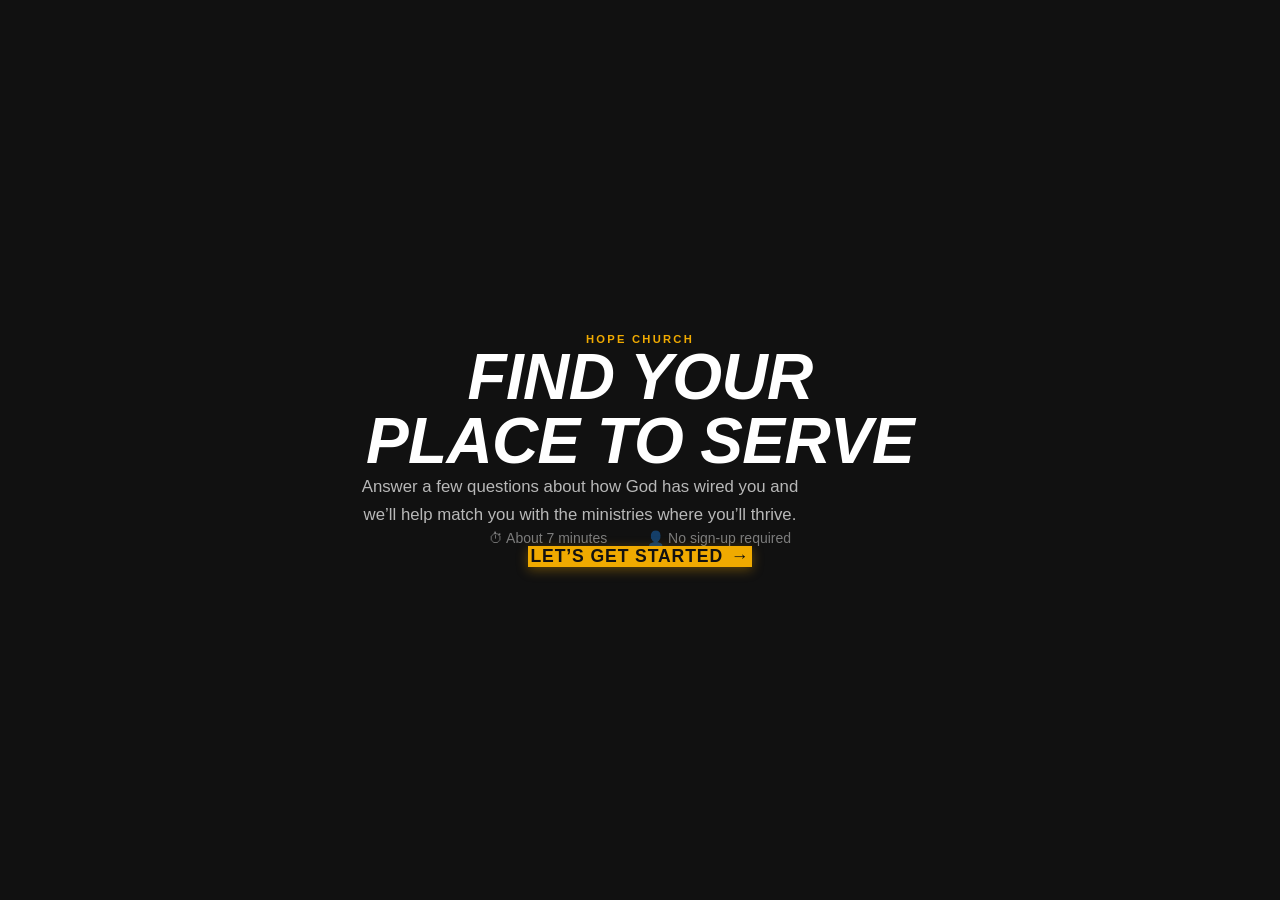
==== index.html @ 27d15e85 "Add standalone quiz as GitHub Pages index" ====
<!DOCTYPE html>
<html lang="en">
<head>
<meta charset="UTF-8">
<meta name="viewport" content="width=device-width, initial-scale=1.0, maximum-scale=1.0">
<title>Ministry Placement Quiz — Hope Church</title>
<style>
body { margin: 0; padding: 0; }

:root {
  --mpq-gold:        #F0AA00;
  --mpq-gold-light:  #FFD04D;
  --mpq-gold-dark:   #C88800;
  --mpq-gold-bg:     rgba(240,170,0,0.08);
  --mpq-black:       #111111;
  --mpq-white:       #FFFFFF;
  --mpq-gray-50:     #F9F9F9;
  --mpq-gray-100:    #F2F2F2;
  --mpq-gray-200:    #E4E4E4;
  --mpq-gray-400:    #9A9A9A;
  --mpq-gray-600:    #555555;
  --mpq-radius-sm:   3px;
  --mpq-radius:      6px;
  --mpq-radius-lg:   8px;
  --mpq-shadow:      0 2px 16px rgba(0,0,0,0.08);
  --mpq-shadow-lg:   0 8px 40px rgba(0,0,0,0.14);
  --mpq-ease:        cubic-bezier(0.16,1,0.3,1);
  --mpq-dur:         360ms;
}

#mpq-app *, #mpq-app *::before, #mpq-app *::after { box-sizing: border-box; margin: 0; padding: 0; }

#mpq-app {
  position: relative; width: 100%; min-height: 100vh;
  background: var(--mpq-white);
  font-family: -apple-system, BlinkMacSystemFont, 'Inter', 'Segoe UI', sans-serif;
  color: var(--mpq-black); overflow-x: hidden;
}

.mpq-screen { display: none; min-height: 100vh; }
.mpq-screen--active { display: flex; flex-direction: column; align-items: center; justify-content: center; }

/* Welcome */
#mpq-welcome { background: var(--mpq-black); color: var(--mpq-white); text-align: center; padding: 3rem 1.5rem; }
.mpq-screen__inner { max-width: 640px; width: 100%; }
.mpq-eyebrow { font-size: 0.7rem; font-weight: 800; letter-spacing: 0.2em; text-transform: uppercase; color: var(--mpq-gold); margin-bottom: 1.5rem; }
.mpq-welcome__title { font-size: clamp(2.2rem, 6.5vw, 4rem); font-weight: 900; line-height: 1.0; letter-spacing: -0.01em; text-transform: uppercase; color: var(--mpq-white); margin-bottom: 1.5rem; font-style: italic; }
.mpq-welcome__subtitle { font-size: 1.05rem; line-height: 1.7; color: rgba(255,255,255,0.7); max-width: 520px; margin: 0 auto 2rem; text-wrap: balance; }
.mpq-welcome__meta { list-style: none; display: flex; gap: 2.5rem; justify-content: center; font-size: 0.875rem; color: rgba(255,255,255,0.45); margin-bottom: 2.5rem; }
.mpq-meta-icon { margin-right: 0.35rem; }

/* Buttons */
.mpq-btn {
  display: inline-flex; align-items: center; gap: 0.5rem;
  border: 2px solid transparent; border-radius: 0;
  font-size: 1rem; font-weight: 800; letter-spacing: 0.05em;
  cursor: pointer; padding: 0.9rem 2rem; text-decoration: none;
  text-transform: uppercase;
  transition: background var(--mpq-dur) var(--mpq-ease), transform 0.15s, box-shadow 0.15s, color 0.15s;
  outline: none; line-height: 1;
}
.mpq-btn:focus-visible { box-shadow: 0 0 0 3px rgba(200,164,58,0.45); }
.mpq-btn--primary { background: var(--mpq-gold); color: var(--mpq-black); box-shadow: 0 3px 12px rgba(240,170,0,0.35); }
.mpq-btn--primary:hover { background: var(--mpq-gold-light); transform: translateY(-1px); box-shadow: 0 6px 20px rgba(240,170,0,0.45); }
.mpq-btn--primary:active { transform: none; }
.mpq-btn--primary:disabled { background: var(--mpq-gray-200); color: var(--mpq-gray-400); box-shadow: none; cursor: not-allowed; transform: none; opacity: 1; }
.mpq-btn--lg { font-size: 1.1rem; padding: 1.1rem 3rem; }
.mpq-btn__arrow { transition: transform 0.2s ease; }
.mpq-btn:not(:disabled):hover .mpq-btn__arrow { transform: translateX(3px); }

.mpq-back-btn {
  background: none; border: 1.5px solid var(--mpq-gray-200); border-radius: 0;
  font-size: 0.875rem; font-weight: 700; letter-spacing: 0.04em; text-transform: uppercase;
  color: var(--mpq-gray-600); cursor: pointer; padding: 0.9rem 1.75rem;
  transition: border-color 0.2s, color 0.2s;
}
.mpq-back-btn:hover { border-color: var(--mpq-gray-400); color: var(--mpq-black); }

/* Progress bar */
.mpq-progress-bar { position: fixed; top: 0; left: 0; right: 0; height: 3px; background: var(--mpq-gray-200); z-index: 100; }
.mpq-progress-bar__fill { height: 100%; background: var(--mpq-gold); width: 0%; transition: width 0.5s var(--mpq-ease); border-radius: 0 2px 2px 0; }

/* Quiz screen */
#mpq-quiz { display: none; flex-direction: column; min-height: 100vh; background: var(--mpq-white); }
.mpq-quiz__header {
  padding: 1.75rem 2rem 1.25rem; display: flex; align-items: center; justify-content: center;
  border-bottom: 1px solid var(--mpq-gray-100); flex-shrink: 0;
}
.mpq-q-counter { font-size: 0.75rem; font-weight: 700; letter-spacing: 0.08em; text-transform: uppercase; color: var(--mpq-gray-400); }
.mpq-quiz__body { flex: 1; display: flex; align-items: center; justify-content: center; padding: 4rem 2rem; overflow: hidden; }
.mpq-quiz__footer {
  padding: 1.75rem 2rem 2rem; display: flex; justify-content: space-between; align-items: center;
  border-top: 1px solid var(--mpq-gray-100); flex-shrink: 0;
}

/* Question */
.mpq-question-wrap { max-width: 680px; width: 100%; }
.mpq-question { animation: mpqIn var(--mpq-dur) var(--mpq-ease) both; }
.mpq-question--exit { animation: mpqOut 260ms var(--mpq-ease) both; }
@keyframes mpqIn  { from { opacity:0; transform:translateY(24px); } to { opacity:1; transform:none; } }
@keyframes mpqOut { from { opacity:1; transform:none; } to { opacity:0; transform:translateY(-20px); } }
.mpq-question__type {
  display: inline-block; font-size: 0.68rem; font-weight: 800; letter-spacing: 0.14em; text-transform: uppercase;
  color: var(--mpq-gold-dark); background: var(--mpq-gold-bg);
  border-radius: 99px; padding: 0.25rem 0.75rem; margin-bottom: 1.5rem;
}
.mpq-question__text { font-size: clamp(1.2rem, 3.5vw, 1.75rem); font-weight: 700; line-height: 1.35; letter-spacing: -0.02em; color: var(--mpq-black); margin-bottom: 2.5rem; }

/* Likert scale */
.mpq-scale__label-row { display: flex; justify-content: space-between; font-size: 0.7rem; color: var(--mpq-gray-400); margin-bottom: 0.75rem; padding: 0 2px; }
.mpq-scale__options { display: flex; gap: 10px; }
.mpq-scale__btn {
  flex: 1; aspect-ratio: 1; display: flex; align-items: center; justify-content: center;
  border: 2px solid var(--mpq-gray-200); border-radius: var(--mpq-radius);
  background: var(--mpq-white); font-size: 1rem; font-weight: 700;
  color: var(--mpq-gray-600); cursor: pointer; min-height: 56px;
  transition: border-color 0.2s, background 0.2s, color 0.2s, transform 0.15s;
}
.mpq-scale__btn:hover { border-color: var(--mpq-gold); color: var(--mpq-gold-dark); transform: translateY(-2px); }
.mpq-scale__btn.selected { border-color: var(--mpq-gold); background: var(--mpq-gold); color: var(--mpq-black); font-weight: 900; }

/* Multi-select */
.mpq-multi__hint {
  display: inline-block; font-size: 0.68rem; font-weight: 800; letter-spacing: 0.14em; text-transform: uppercase;
  color: var(--mpq-gold-dark); background: var(--mpq-gold-bg);
  border-radius: 99px; padding: 0.25rem 0.75rem; margin-bottom: 1rem;
}
.mpq-multi__next { display: flex; margin-top: 1.75rem; width: 100%; justify-content: flex-end; }
.mpq-multi__next .mpq-btn { min-width: 160px; }

/* Choice buttons */
.mpq-choices { display: flex; flex-direction: column; gap: 10px; }
.mpq-choice__btn {
  width: 100%; text-align: left; padding: 1rem 1.25rem;
  border: 2px solid var(--mpq-gray-200); border-radius: var(--mpq-radius);
  background: var(--mpq-white); font-size: 0.975rem; font-weight: 500;
  color: var(--mpq-black); cursor: pointer; display: flex; align-items: center; gap: 1rem;
  transition: border-color 0.2s, background 0.2s, transform 0.15s;
}
.mpq-choice__btn:hover { border-color: var(--mpq-gold); transform: translateX(4px); }
.mpq-choice__btn.selected { border-color: var(--mpq-gold); background: var(--mpq-gold-bg); font-weight: 600; }
.mpq-choice__key {
  width: 28px; height: 28px; flex-shrink: 0;
  border: 1.5px solid var(--mpq-gray-200); border-radius: var(--mpq-radius-sm);
  display: flex; align-items: center; justify-content: center;
  font-size: 0.72rem; font-weight: 800; color: var(--mpq-gray-400);
  transition: border-color 0.2s, background 0.2s, color 0.2s;
}
.mpq-choice__btn.selected .mpq-choice__key,
.mpq-choice__btn:hover .mpq-choice__key { border-color: var(--mpq-gold); background: var(--mpq-gold); color: var(--mpq-black); }

/* Loading */
.mpq-loading {
  position: fixed; inset: 0; z-index: 200; background: rgba(255,255,255,0.92);
  backdrop-filter: blur(4px); display: flex; flex-direction: column;
  align-items: center; justify-content: center; gap: 1.25rem; font-size: 1rem; color: var(--mpq-gray-600);
}
.mpq-loading--hidden { display: none; }
.mpq-loading__spinner { width: 44px; height: 44px; border: 3px solid var(--mpq-gray-200); border-top-color: var(--mpq-gold); border-radius: 50%; animation: mpqSpin 0.7s linear infinite; }
@keyframes mpqSpin { to { transform: rotate(360deg); } }

/* Results screen */
#mpq-results { background: var(--mpq-gray-50); align-items: flex-start; }
.mpq-results__inner { max-width: 760px; width: 100%; margin: 0 auto; padding: 4rem 2rem 5rem; }
.mpq-results__eyebrow { font-size: 0.7rem; font-weight: 800; letter-spacing: 0.18em; text-transform: uppercase; color: var(--mpq-gold-dark); margin-bottom: 0.75rem; }
.mpq-results__title { font-size: clamp(1.75rem, 5vw, 2.75rem); font-weight: 900; letter-spacing: -0.03em; line-height: 1.1; margin-bottom: 0.75rem; color: var(--mpq-black); }
.mpq-results__subtitle { font-size: 0.95rem; color: var(--mpq-gray-600); line-height: 1.65; margin-bottom: 2.5rem; }
.mpq-section-title {
  font-size: 0.68rem; font-weight: 800; letter-spacing: 0.14em; text-transform: uppercase;
  color: var(--mpq-gray-400); margin-top: 3rem; margin-bottom: 1.5rem;
  padding-bottom: 0.5rem; border-bottom: 1px solid var(--mpq-gray-200);
}

/* Gift cards */
.mpq-gifts-grid { display: grid; grid-template-columns: repeat(auto-fit, minmax(200px, 1fr)); gap: 1rem; margin-bottom: 0.5rem; }
.mpq-gift-card { background: var(--mpq-white); border-radius: var(--mpq-radius); padding: 1.5rem; box-shadow: var(--mpq-shadow); border-top: 4px solid; }
.mpq-gift-card--rank-1 { border-top-color: var(--mpq-gold); }
.mpq-gift-card--rank-2 { border-top-color: #AAAAAA; }
.mpq-gift-card--rank-3 { border-top-color: #C07C36; }
.mpq-gift-card__rank { font-size: 0.65rem; font-weight: 800; letter-spacing: 0.1em; text-transform: uppercase; color: var(--mpq-gray-400); margin-bottom: 0.5rem; }
.mpq-gift-card__name { font-size: 1.2rem; font-weight: 800; color: var(--mpq-black); margin-bottom: 0.5rem; }
.mpq-gift-card__pct  { font-size: 2rem; font-weight: 900; color: var(--mpq-gold); line-height: 1; margin-bottom: 0.6rem; }
.mpq-gift-card__desc { font-size: 0.83rem; line-height: 1.55; color: var(--mpq-gray-600); }

/* Ministry cards */
.mpq-ministries-list { display: flex; flex-direction: column; gap: 1.25rem; margin-bottom: 1.5rem; }
.mpq-ministry-card {
  background: var(--mpq-white); border-radius: var(--mpq-radius); box-shadow: var(--mpq-shadow);
  overflow: hidden; display: flex; flex-direction: column; border-left: 4px solid transparent;
  cursor: pointer; transition: box-shadow 0.2s, transform 0.2s;
}
.mpq-ministry-card:hover { box-shadow: var(--mpq-shadow-lg); transform: translateY(-2px); }
.mpq-ministry-card--rank-1 { border-left-color: var(--mpq-gold); }
.mpq-ministry-card--rank-2 { border-left-color: #AAAAAA; }
.mpq-ministry-card--rank-3 { border-left-color: #C07C36; }

/* Image area — only shown when a real URL is provided */
.mpq-ministry-card__image {
  width: 100%; height: 160px; background: var(--mpq-black);
  background-size: cover; background-position: center;
  position: relative; display: flex; align-items: flex-end; padding: 1rem;
}
.mpq-ministry-card__logo { position: absolute; top: 1rem; right: 1rem; height: 40px; width: auto; object-fit: contain; background: white; border-radius: 4px; padding: 3px 6px; }

/* Badge — inline in image when image exists, in card body when no image */
.mpq-ministry-card__badge {
  display: inline-block; font-size: 0.65rem; font-weight: 800;
  letter-spacing: 0.1em; text-transform: uppercase;
  color: var(--mpq-black); background: var(--mpq-gold);
  border-radius: 99px; padding: 0.2rem 0.65rem;
}
.mpq-ministry-card__body .mpq-ministry-card__badge { margin-bottom: 0.75rem; }

.mpq-ministry-card__body { padding: 1.25rem 1.5rem 1rem; flex: 1; }
.mpq-ministry-card__name { font-size: 1.15rem; font-weight: 800; color: var(--mpq-black); margin-bottom: 0.5rem; }
.mpq-ministry-card__desc { font-size: 0.875rem; line-height: 1.6; color: var(--mpq-gray-600); margin-bottom: 0.75rem; }
.mpq-ministry-card__commitment { font-size: 0.78rem; font-weight: 600; color: var(--mpq-gray-400); display: flex; align-items: center; gap: 0.4rem; }
.mpq-ministry-card__commitment::before { content: '🕐'; }

/* Ministry interest checkbox */
.mpq-ministry-card__check { padding: 0.875rem 1.5rem 1rem; display: flex; align-items: center; gap: 0.75rem; border-top: 1px solid var(--mpq-gray-100); user-select: none; }
.mpq-ministry-check { display: none; }
.mpq-ministry-check__box { width: 22px; height: 22px; flex-shrink: 0; border: 2px solid var(--mpq-gray-200); border-radius: 5px; background: var(--mpq-white); display: flex; align-items: center; justify-content: center; transition: border-color 0.2s, background 0.2s; position: relative; }
.mpq-ministry-check__box::after { content: ''; width: 5px; height: 9px; border: 2px solid var(--mpq-black); border-top: 0; border-left: 0; transform: rotate(45deg) scale(0) translateY(-1px); transition: transform 0.15s ease; position: absolute; }
.mpq-ministry-check:checked ~ .mpq-ministry-check__box { border-color: var(--mpq-gold); background: var(--mpq-gold); }
.mpq-ministry-check:checked ~ .mpq-ministry-check__box::after { transform: rotate(45deg) scale(1) translateY(-1px); }
.mpq-ministry-check__label { font-size: 0.9rem; font-weight: 600; color: var(--mpq-gray-600); transition: color 0.2s; }
.mpq-ministry-card:has(.mpq-ministry-check:checked) .mpq-ministry-check__label { color: var(--mpq-gold-dark); }

/* All gifts bar chart */
.mpq-all-gifts { background: var(--mpq-white); border-radius: var(--mpq-radius); padding: 1.75rem; box-shadow: var(--mpq-shadow); margin-bottom: 2.5rem; }
.mpq-gift-bar-row { display: grid; grid-template-columns: 140px 1fr 40px; align-items: center; gap: 0.75rem; margin-bottom: 0.6rem; }
.mpq-gift-bar-row:last-child { margin-bottom: 0; }
.mpq-gift-bar__label { font-size: 0.78rem; font-weight: 600; color: var(--mpq-black); white-space: nowrap; overflow: hidden; text-overflow: ellipsis; }
.mpq-gift-bar__track { height: 8px; background: var(--mpq-gray-100); border-radius: 99px; overflow: hidden; }
.mpq-gift-bar__fill  { height: 100%; background: var(--mpq-gold); border-radius: 99px; width: 0%; transition: width 1s var(--mpq-ease); }
.mpq-gift-bar__pct   { font-size: 0.73rem; font-weight: 700; color: var(--mpq-gray-400); text-align: right; }

/* Connect form */
.mpq-connect-form { background: var(--mpq-black); border-radius: var(--mpq-radius-lg); padding: 2.5rem; color: var(--mpq-white); margin-top: 3rem; }
.mpq-connect-form__title { font-size: 1.4rem; font-weight: 900; letter-spacing: -0.02em; margin-bottom: 0.5rem; }
.mpq-connect-form__desc  { font-size: 0.925rem; color: rgba(255,255,255,0.65); margin-bottom: 1.75rem; }
.mpq-connect-error { background: rgba(255,60,60,0.12); border: 1px solid rgba(255,60,60,0.3); border-radius: var(--mpq-radius-sm); padding: 0.75rem 1rem; margin-bottom: 1.25rem; font-size: 0.875rem; color: #ff6b6b; }
.mpq-connect-error p { margin: 0 0 4px; }
.mpq-connect-error p:last-child { margin: 0; }
.mpq-form-row { display: grid; grid-template-columns: 1fr 1fr; gap: 1rem; margin-bottom: 1.5rem; }
.mpq-form-field { display: flex; flex-direction: column; gap: 0.4rem; }
.mpq-form-field label { font-size: 0.8rem; font-weight: 700; letter-spacing: 0.05em; color: rgba(255,255,255,0.6); text-transform: uppercase; }
.mpq-form-field input { background: rgba(255,255,255,0.08); border: 1.5px solid rgba(255,255,255,0.15); border-radius: var(--mpq-radius-sm); padding: 0.75rem 1rem; font-size: 1rem; color: var(--mpq-white); outline: none; transition: border-color 0.2s; }
.mpq-form-field input::placeholder { color: rgba(255,255,255,0.3); }
.mpq-form-field input:focus { border-color: var(--mpq-gold); }

/* Confirmation screen */
#mpq-confirmation { background: var(--mpq-black); color: var(--mpq-white); }
.mpq-confirmation__inner { max-width: 520px; text-align: center; padding: 2rem 1.5rem; }
.mpq-confirmation__icon { width: 72px; height: 72px; background: var(--mpq-gold); border-radius: 50%; display: flex; align-items: center; justify-content: center; font-size: 2rem; font-weight: 900; color: var(--mpq-black); margin: 0 auto 1.5rem; }
.mpq-confirmation__title { font-size: clamp(1.5rem, 4vw, 2.25rem); font-weight: 900; letter-spacing: -0.03em; margin-bottom: 1rem; }
.mpq-confirmation__body  { font-size: 1rem; line-height: 1.7; color: rgba(255,255,255,0.7); margin-bottom: 2rem; }

@media (max-width: 600px) {
  .mpq-quiz__header { padding: 1.25rem 1.25rem 1rem; }
  .mpq-quiz__body   { padding: 2.5rem 1.25rem; }
  .mpq-quiz__footer { padding: 1.25rem 1.25rem 1.75rem; }
  .mpq-scale__options { gap: 6px; }
  .mpq-scale__btn { min-height: 48px; font-size: 0.9rem; border-radius: 8px; }
  .mpq-gifts-grid { grid-template-columns: 1fr; }
  .mpq-gift-bar-row { grid-template-columns: 100px 1fr 34px; gap: 0.5rem; }
  .mpq-form-row { grid-template-columns: 1fr; }
  .mpq-results__inner { padding: 2.5rem 1.25rem 4rem; }
}
</style>
</head>
<body>

<div id="mpq-app" class="mpq-app" role="main" aria-label="Ministry Placement Quiz">

  <!-- Welcome -->
  <div id="mpq-welcome" class="mpq-screen mpq-screen--active">
    <div class="mpq-screen__inner">
      <p class="mpq-eyebrow">Hope Church</p>
      <h1 class="mpq-welcome__title">Find Your<br>Place to Serve</h1>
      <p class="mpq-welcome__subtitle">Answer a few questions about how God has wired you and we&rsquo;ll help match you with the ministries where you&rsquo;ll thrive.</p>
      <ul class="mpq-welcome__meta">
        <li><span class="mpq-meta-icon">&#9201;</span> About 7 minutes</li>
        <li><span class="mpq-meta-icon">&#128100;</span> No sign-up required</li>
      </ul>
      <button id="mpq-start-btn" class="mpq-btn mpq-btn--primary mpq-btn--lg">
        Let&rsquo;s Get Started <span class="mpq-btn__arrow">&#8594;</span>
      </button>
    </div>
  </div>

  <!-- Quiz -->
  <div id="mpq-quiz" class="mpq-screen" aria-live="polite">
    <div class="mpq-progress-bar" role="progressbar" aria-valuemin="0" aria-valuemax="100" aria-valuenow="0">
      <div id="mpq-progress-fill" class="mpq-progress-bar__fill"></div>
    </div>
    <div class="mpq-quiz__header">
      <div id="mpq-q-counter" class="mpq-q-counter"></div>
    </div>
    <div class="mpq-quiz__body">
      <div id="mpq-question-wrap" class="mpq-question-wrap"></div>
    </div>
    <div class="mpq-quiz__footer">
      <button id="mpq-back-btn" class="mpq-back-btn" aria-label="Previous question">&#8592; Back</button>
      <button id="mpq-next-btn" class="mpq-btn mpq-btn--primary" disabled>
        Next <span class="mpq-btn__arrow">&#8594;</span>
      </button>
    </div>
  </div>

  <!-- Results -->
  <div id="mpq-results" class="mpq-screen">
    <div class="mpq-results__inner">
      <div id="mpq-results-content"></div>
    </div>
  </div>

  <!-- Confirmation -->
  <div id="mpq-confirmation" class="mpq-screen">
    <div class="mpq-screen__inner mpq-confirmation__inner">
      <div class="mpq-confirmation__icon">&#10003;</div>
      <p class="mpq-eyebrow">You&rsquo;re all set!</p>
      <h2 class="mpq-confirmation__title">Thanks for taking the next step.</h2>
      <p class="mpq-confirmation__body">We&rsquo;ve received your ministry interests and our team will be in touch soon. We can&rsquo;t wait to serve alongside you!</p>
      <div id="mpq-confirmation__cta"></div>
    </div>
  </div>

  <!-- Loading -->
  <div id="mpq-loading" class="mpq-loading mpq-loading--hidden" aria-hidden="true">
    <div class="mpq-loading__spinner"></div>
    <p>Discovering your gifts&hellip;</p>
  </div>

</div>

<script>
/* Question data + client-side scoring engine */

var mpqData = {
  ajaxUrl:    '__preview__',
  nonce:      null,
  siteName:   'Hope Church',
  connectUrl: 'https://hopechurch.net',
  questions: (function () {
    var sg = [
      {id:'T1',  category:'teaching',       type:'scale', text:'I enjoy explaining Bible passages in ways that help others understand.'},
      {id:'T3',  category:'teaching',       type:'scale', text:'I love preparing lessons or studies that help others grow in their faith.'},
      {id:'EN1', category:'encouragement',  type:'scale', text:"I naturally find ways to lift others up when they're struggling."},
      {id:'EN3', category:'encouragement',  type:'scale', text:'I enjoy helping others recognize their potential and cheering them on.'},
      {id:'GV1', category:'giving',         type:'scale', text:"I feel deep satisfaction when I give generously to God's work."},
      {id:'GV3', category:'giving',         type:'scale', text:'I give sacrificially and trust God to meet my own needs.'},
      {id:'LD1', category:'leadership',     type:'scale', text:'People naturally look to me to lead when direction is needed.'},
      {id:'LD2', category:'leadership',     type:'scale', text:'I am able to cast vision and motivate others to work toward a goal.'},
      {id:'MC1', category:'mercy',          type:'scale', text:'I am deeply moved by the pain and struggles of others.'},
      {id:'MC2', category:'mercy',          type:'scale', text:'I am drawn to minister to people who are hurting or forgotten.'},
      {id:'SV1', category:'service',        type:'scale', text:"I feel most fulfilled when I'm helping others complete their work."},
      {id:'SV3', category:'service',        type:'scale', text:'I notice practical needs and want to meet them without being asked.'},
      {id:'AD1', category:'administration', type:'scale', text:'I enjoy creating systems and processes that help things run smoothly.'},
      {id:'AD2', category:'administration', type:'scale', text:'I thrive when organizing people, tasks, and resources toward a common goal.'},
      {id:'EV1', category:'evangelism',     type:'scale', text:"I feel a strong urgency to share the Gospel with those who don't know Jesus."},
      {id:'EV2', category:'evangelism',     type:'scale', text:'I find it natural and comfortable to tell others about my faith.'},
      {id:'PS1', category:'pastor',         type:'scale', text:'I feel responsible for the spiritual growth and wellbeing of those around me.'},
      {id:'PS2', category:'pastor',         type:'scale', text:'I naturally invest in long-term relationships with people I disciple.'},
      {id:'WS1', category:'wisdom',         type:'scale', text:'People frequently seek my counsel for important decisions.'},
      {id:'WS2', category:'wisdom',         type:'scale', text:'I have a sense of how biblical truth applies to complex, real-life situations.'},
      {id:'KN1', category:'knowledge',      type:'scale', text:'I love digging deep into Scripture and researching biblical truth.'},
      {id:'KN2', category:'knowledge',      type:'scale', text:'I often discover insights in the Bible that others may have overlooked.'},
      {id:'FT1', category:'faith',          type:'scale', text:'I often sense God calling me to take steps others consider risky or unreasonable.'},
      {id:'FT3', category:'faith',          type:'scale', text:'I have a strong confidence that God will act, even when outcomes seem impossible.'},
      {id:'DS1', category:'discernment',    type:'scale', text:"I can often sense when someone's motives don't match what they're saying."},
      {id:'DS2', category:'discernment',    type:'scale', text:"I quickly recognize when teaching or doctrine doesn't align with Scripture."},
      {id:'HP1', category:'hospitality',    type:'scale', text:'I love making others feel welcomed and completely at home in my presence.'},
      {id:'HP3', category:'hospitality',    type:'scale', text:'I notice when people feel like outsiders and go out of my way to include them.'},
      {id:'PI1', category:'intercession',   type:'scale', text:'I feel a deep burden to pray for specific people or needs for extended periods.'},
      {id:'PI3', category:'intercession',   type:'scale', text:'Prayer is a primary way I connect with God, and I find it deeply fulfilling.'},
      {id:'CC1', category:'creative',       type:'scale', text:'I express spiritual truths through creative means — music, art, writing, drama, or design.'},
      {id:'CC2', category:'creative',       type:'scale', text:"I feel most alive when using creative gifts to communicate God's heart."},
      {id:'PY1', category:'prophecy',       type:'scale', text:"I feel compelled to speak God's truth even when it's difficult or uncomfortable."},
      {id:'PY2', category:'prophecy',       type:'scale', text:'I have a strong sense of what God wants to say to a group or individual.'}
    ];

    var iq = [
      {id:'I1',  category:'interest_age',         type:'choice', text:'Which age group do you most enjoy spending time with?',
       options:[{value:'children',label:'Children (infant – 12)'},{value:'youth',label:'Teenagers & Young Adults'},{value:'adults',label:'Adults'},{value:'seniors',label:'Seniors'},{value:'all',label:'All ages — I love them equally'}]},
      {id:'I2',  category:'interest_setting',      type:'choice', text:'Where do you feel most comfortable serving?',
       options:[{value:'front',label:'Up front and visible (stage, door, leading)'},{value:'behind',label:'Behind the scenes — I keep things running'},{value:'one_on_one',label:'One-on-one conversations and relationships'},{value:'small_group',label:'Small groups and team settings'}]},
      {id:'I3',  category:'interest_skill',        type:'multi',  text:'Which of these describe skills or experiences you have?',
       options:[{value:'music',label:'I play an instrument or sing'},{value:'tech',label:'I work well with technology, audio/video, or computers'},{value:'physical',label:"I'm good with my hands — building, maintenance, or physical work"},{value:'people',label:"I'm a natural communicator and connector with people"}]},
      {id:'I4',  category:'interest_children_exp', type:'choice', text:'Have you worked with children as a teacher, coach, parent, or volunteer?',
       options:[{value:'yes',label:'Yes — regularly and I love it'},{value:'some',label:"Some experience, and I'd like more"},{value:'no',label:'Not much experience yet'}]},
      {id:'I5',  category:'interest_social',       type:'choice', text:"When you walk into a room full of people you don't know well, you tend to:",
       options:[{value:'initiate',label:'Start conversations and introduce yourself'},{value:'deepen',label:'Seek out one person and go deep'},{value:'observe',label:'Watch, listen, and ease in gradually'},{value:'help',label:'Look for something useful to do'}]},
      {id:'I6',  category:'interest_outreach',     type:'choice', text:"How do you feel about reaching people who aren't part of a church yet?",
       options:[{value:'yes',label:"I'm passionate about it — it drives me"},{value:'somewhat',label:'I care, but prefer working within the church'},{value:'no',label:"I'm more drawn to serving those already here"}]},
      {id:'I7',  category:'interest_teaching_exp', type:'choice', text:'Have you ever taught a class, led a group discussion, or mentored someone?',
       options:[{value:'yes',label:"Yes — it's something I do regularly"},{value:'some',label:'A few times — I enjoyed it'},{value:'no',label:"Not much, but I'm open to growing in it"}]},
      {id:'I8',  category:'interest_hands_on',     type:'choice', text:"If a task needs to get done, you're most likely to:",
       options:[{value:'jump_in',label:'Roll up my sleeves and just do it'},{value:'plan',label:'Make a plan and coordinate with others'},{value:'delegate',label:'Recruit the right people and lead the effort'},{value:'support',label:'Help wherever someone needs an extra hand'}]},
      {id:'I9',  category:'interest_safety',       type:'choice', text:'How do you feel about a role that involves protecting and keeping people safe?',
       options:[{value:'yes',label:"That's exactly my type of role"},{value:'maybe',label:"I'm open to it"},{value:'no',label:"I'd prefer a different kind of role"}]},
      {id:'I10', category:'interest_prayer_life',  type:'choice', text:'How would you describe your prayer life?',
       options:[{value:'deep',label:"I pray for extended periods regularly — it's central to my life"},{value:'daily',label:'I pray briefly but consistently each day'},{value:'growing',label:"It's something I'm growing in"},{value:'new',label:'Prayer is relatively new to me'}]},
      {id:'I11', category:'interest_creativity',   type:'multi',  text:'Which creative areas feel natural to you?',
       options:[{value:'music',label:'Music — singing, playing, writing songs'},{value:'visual',label:'Visual arts, graphic design, or video'},{value:'writing',label:'Writing, storytelling, or speaking'},{value:'none',label:"Creativity isn't really my thing"}]},
      {id:'I12', category:'interest_time',         type:'choice', text:'How much time could you realistically commit to serving each week?',
       options:[{value:'minimal',label:'1 – 2 hours (Sundays only)'},{value:'moderate',label:'3 – 5 hours (Sundays + some midweek)'},{value:'significant',label:'6+ hours (a major commitment)'}]}
    ];

    var all = [], gi = 0, interval = Math.floor(sg.length / iq.length);
    sg.forEach(function (q, i) {
      all.push(q);
      if ((i + 1) % interval === 0 && gi < iq.length) { all.push(iq[gi]); gi++; }
    });
    while (gi < iq.length) { all.push(iq[gi]); gi++; }
    return all;
  }())
};

/* Client-side scoring engine */
var MPQ_Scoring = {
  giftsInfo: {
    teaching:       {name:'Teaching',               description:"You have a God-given ability to explain Scripture clearly and help others grow in their understanding of God's Word."},
    encouragement:  {name:'Encouragement',          description:"You have a remarkable ability to come alongside others, speak life into them, and help them see God's purpose."},
    giving:         {name:'Giving',                 description:"You feel called to be generous with your resources and trust God to use your giving to advance His kingdom."},
    leadership:     {name:'Leadership',             description:"You have the ability to cast vision, motivate others, and guide people toward a God-honoring goal."},
    mercy:          {name:'Mercy',                  description:"You are deeply moved by the suffering of others and called to show God's compassion to those who are hurting."},
    service:        {name:'Service & Helps',        description:"You find deep fulfillment in supporting others and working behind the scenes so that ministry can happen."},
    administration: {name:'Administration',         description:"You have a gift for organizing people, resources, and systems to accomplish ministry goals effectively."},
    evangelism:     {name:'Evangelism',             description:"You feel a natural urgency and joy in sharing the Gospel and helping others encounter Jesus."},
    pastor:         {name:'Shepherding',            description:"You feel a deep responsibility for the spiritual health and growth of others and love investing in long-term discipleship."},
    wisdom:         {name:'Wisdom',                 description:"You have an unusual ability to apply God's truth to real-life situations and offer sound, godly counsel."},
    knowledge:      {name:'Knowledge',              description:"You have a passion for deep Bible study and often discover truths that help the body of Christ grow."},
    faith:          {name:'Faith',                  description:"You have an extraordinary ability to trust God in circumstances others might find impossible, and your faith inspires those around you."},
    discernment:    {name:'Discernment',            description:"You have a Spirit-given ability to recognize truth from error and sense what is spiritually happening in situations."},
    hospitality:    {name:'Hospitality',            description:"You have a gift for making people feel genuinely welcome and creating spaces where people feel loved and included."},
    intercession:   {name:'Prayer & Intercession',  description:"You feel a deep calling to pray fervently for others and believe strongly in the power of persistent prayer."},
    creative:       {name:'Creative Communication', description:"You communicate spiritual truths through creative means — music, art, writing, drama, or design — in ways that move people's hearts."},
    prophecy:       {name:'Prophecy',               description:"You feel a bold calling to speak God's truth clearly and directly, even when it's challenging or uncomfortable."}
  },

  ministries: {
    hope_kids_preschool: {
      name:'Hope Kids — Preschool', commitment:'Sundays + occasional events',
      description:"Create a warm, nurturing environment where babies, toddlers, and preschoolers take their very first steps of faith and experience God's love through play, stories, and gentle care.",
      gifts:{service:3,mercy:3,encouragement:2,hospitality:2,pastor:1},
      interest_age:{children:5,all:1}, interest_children_exp:{yes:4,some:2}, interest_setting:{small_group:1}
    },
    hope_kids_elementary: {
      name:'Hope Kids — Elementary', commitment:'Sundays + occasional events',
      description:"Help kids in Kindergarten through 5th grade discover who Jesus is through energetic worship, engaging Bible lessons, and meaningful friendships that build a lifelong faith.",
      gifts:{teaching:4,encouragement:2,service:2,mercy:1,hospitality:1,pastor:1},
      interest_age:{children:5,all:1}, interest_children_exp:{yes:4,some:2}, interest_teaching_exp:{yes:3,some:1}, interest_setting:{small_group:1}
    },
    hope_students: {
      name:'Hope Student Ministries', commitment:'Weekly meetings + events',
      description:"Come alongside middle and high school students through authentic relationships, Biblical teaching, and life-on-life discipleship during a critical season of their lives.",
      gifts:{evangelism:2,encouragement:3,leadership:2,hospitality:2,pastor:3},
      interest_age:{youth:5,all:1}, interest_social:{initiate:2,deepen:2}, interest_setting:{small_group:1,one_on_one:1}, interest_outreach:{yes:1}
    },
    hope_young_adults: {
      name:'Hope Young Adults', commitment:'Weekly gatherings + community events',
      description:"Help build a community where people in their 20s and 30s find real belonging, lasting friendships, and a faith that anchors their lives.",
      gifts:{encouragement:3,hospitality:3,evangelism:2,pastor:2,leadership:1},
      interest_age:{adults:2,all:1}, interest_social:{initiate:2,deepen:1}, interest_setting:{small_group:2,front:1}, interest_outreach:{yes:1}
    },
    worship: {
      name:'Worship', commitment:'Weekly rehearsals + Sundays',
      description:"Use your musical gifting to lead our church family into God's presence each Sunday through Spirit-led worship that points people to Jesus.",
      gifts:{creative:5,faith:1,leadership:1},
      interest_skill:{music:6,people:1}, interest_creativity:{music:6,visual:1}, interest_setting:{front:3}
    },
    hospitality: {
      name:'Hospitality', commitment:'Sunday mornings',
      description:"Create a warm, welcoming atmosphere where everyone — regulars and first-timers alike — feels genuinely seen, valued, and at home at Hope Church.",
      gifts:{hospitality:5,service:2,mercy:1,encouragement:2},
      interest_social:{initiate:3,help:1}, interest_setting:{front:2}, interest_skill:{people:3}
    },
    greeters: {
      name:'Greeters', commitment:'Sunday mornings (rotating schedule)',
      description:"Be the first smile someone sees — warmly welcoming guests and members at the door and helping everyone feel like they've come home.",
      gifts:{hospitality:4,encouragement:2,service:1},
      interest_social:{initiate:4,help:1}, interest_setting:{front:3}, interest_skill:{people:3}
    },
    ushers: {
      name:'Ushers', commitment:'Sunday mornings (rotating schedule)',
      description:"Serve in the aisles to help services run smoothly, assist guests, manage seating, and support our weekend experience from start to finish.",
      gifts:{service:3,administration:2,hospitality:2},
      interest_setting:{front:1,behind:2}, interest_hands_on:{jump_in:2,support:2}, interest_skill:{people:1}
    },
    security: {
      name:'Security', commitment:'Sundays + special events',
      description:"Protect and serve our church family by maintaining a safe environment during services and events so everyone can worship without distraction.",
      gifts:{service:3,administration:2,leadership:2,discernment:3,faith:1},
      interest_safety:{yes:7,maybe:2}, interest_setting:{front:1,behind:1}, interest_hands_on:{jump_in:1,plan:1}
    },
    facilities: {
      name:'Facilities', commitment:'Weekdays + weekends as needed',
      description:"Keep our campus clean, safe, and fully set up so that every ministry and service can happen without a hitch. If you love practical hands-on work, this is your place.",
      gifts:{service:5,administration:2},
      interest_setting:{behind:4}, interest_hands_on:{jump_in:4,support:2}, interest_skill:{physical:6,tech:1}
    },
    hope_family: {
      name:'Lead a Hope Family', commitment:'Weekly Hope Family meeting + prep time',
      description:"Facilitate a small group of people who do life together — growing in God's Word, carrying one another's burdens, and becoming true church family.",
      gifts:{teaching:2,pastor:4,encouragement:3,wisdom:2,hospitality:2},
      interest_age:{adults:2,all:1}, interest_setting:{small_group:5,one_on_one:1}, interest_teaching_exp:{yes:2,some:1}, interest_social:{deepen:2,initiate:1}
    },
    media: {
      name:'Media Team', commitment:'Sundays + special productions',
      description:"Use your technical and creative skills to support live worship, livestreaming, social media, graphic design, and the digital presence of Hope Church.",
      gifts:{administration:1,creative:3,service:3},
      interest_skill:{tech:6,music:1}, interest_creativity:{visual:5,music:2}, interest_setting:{behind:4}, interest_hands_on:{plan:2,jump_in:1}
    },
    outreach: {
      name:'Outreach', commitment:'Monthly events + ongoing opportunities',
      description:"Bring the love of Jesus to our city through servant evangelism, community service, and Gospel conversations that reach people who don't yet know Hope Church.",
      gifts:{evangelism:4,giving:1,service:2,faith:2,mercy:2},
      interest_outreach:{yes:6,somewhat:2}, interest_social:{initiate:3}, interest_hands_on:{jump_in:2}
    },
    prayer_team: {
      name:'Prayer Ministry Team', commitment:'Sundays + prayer gatherings',
      description:"Come alongside others to pray with them during services, at prayer gatherings, and at key moments in people's lives. If intercession is central to your calling, this is your place.",
      gifts:{intercession:6,mercy:2,encouragement:2,faith:3,wisdom:1},
      interest_prayer_life:{deep:7,daily:3,growing:1}, interest_social:{one_on_one:3,deepen:2}, interest_setting:{one_on_one:2,front:1}
    }
  },

  interestMap: {
    I1:'interest_age', I2:'interest_setting', I3:'interest_skill', I4:'interest_children_exp',
    I5:'interest_social', I6:'interest_outreach', I7:'interest_teaching_exp', I8:'interest_hands_on',
    I9:'interest_safety', I10:'interest_prayer_life', I11:'interest_creativity', I12:'interest_time'
  },

  calculate: function (answers) {
    var scores = {}, counts = {};
    var self = this;

    mpqData.questions.forEach(function (q) {
      if (q.type !== 'scale') return;
      var cat = q.category;
      if (!scores[cat]) { scores[cat] = 0; counts[cat] = 0; }
      var val = Math.min(5, Math.max(1, parseInt(answers[q.id] || 1, 10)));
      scores[cat] += val; counts[cat]++;
    });

    var pct = {};
    Object.keys(scores).forEach(function (cat) {
      pct[cat] = counts[cat] > 0 ? Math.round((scores[cat] / (counts[cat] * 5)) * 100) : 0;
    });

    var sortedCats = Object.keys(pct).sort(function (a, b) { return pct[b] - pct[a]; });
    var topGifts = sortedCats.slice(0, 3).map(function (cat) {
      var info = self.giftsInfo[cat] || {name: cat, description: ''};
      return {category: cat, name: info.name, description: info.description, percentage: pct[cat]};
    });
    var allGifts = sortedCats.map(function (cat) {
      var info = self.giftsInfo[cat] || {name: cat};
      return {category: cat, name: info.name, percentage: pct[cat]};
    });

    var mScores = {};
    Object.keys(self.ministries).forEach(function (mid) {
      var m = self.ministries[mid];
      var score = 0;
      Object.keys(m.gifts).forEach(function (gift) {
        score += ((pct[gift] || 0) / 100) * m.gifts[gift];
      });
      Object.keys(self.interestMap).forEach(function (qid) {
        var intCat = self.interestMap[qid];
        if (!m[intCat]) return;
        var raw = answers[qid];
        if (raw === undefined || raw === null) return;
        var vals = Array.isArray(raw) ? raw : [raw];
        vals.forEach(function (v) {
          if (m[intCat][v] !== undefined) score += m[intCat][v];
        });
      });
      mScores[mid] = score;
    });

    var sortedM = Object.keys(mScores).sort(function (a, b) { return mScores[b] - mScores[a]; });
    var topMinistries = sortedM.slice(0, 3).map(function (id) {
      var m = self.ministries[id];
      return {id: id, name: m.name, description: m.description, commitment: m.commitment, image_url: '', logo_url: ''};
    });

    return {top_gifts: topGifts, all_gifts: allGifts, top_ministries: topMinistries};
  }
};

/* Preview fetch override */
(function () {
  window.fetch = function (url, opts) {
    var answers = {}, action = '';
    if (opts && opts.body && typeof opts.body.forEach === 'function') {
      opts.body.forEach(function (val, key) {
        if (key === 'action') { action = val; return; }
        var m = key.match(/^answers\[(.+?)\]\[\]$/);
        if (m) {
          if (!answers[m[1]]) answers[m[1]] = [];
          answers[m[1]].push(isNaN(val) ? val : parseInt(val, 10));
          return;
        }
        var s = key.match(/^answers\[(.+?)\]$/);
        if (s) { answers[s[1]] = isNaN(val) ? val : parseInt(val, 10); }
      });
    }
    var responseData = action === 'mpq_submit'
      ? {success: true, data: MPQ_Scoring.calculate(answers)}
      : {success: true, data: {id: 0}};
    return Promise.resolve({ok: true, json: function () { return Promise.resolve(responseData); }});
  };
}());
</script>

<script>
/* Quiz UI */
document.addEventListener('DOMContentLoaded', function () {

  var questions   = mpqData.questions;
  var answers     = {};
  var current     = 0;
  var total       = questions.length;
  var exiting     = false;
  var resultsData = null;

  var welcome      = document.getElementById('mpq-welcome');
  var quizScreen   = document.getElementById('mpq-quiz');
  var resultsScr   = document.getElementById('mpq-results');
  var confirmScr   = document.getElementById('mpq-confirmation');
  var loading      = document.getElementById('mpq-loading');
  var startBtn     = document.getElementById('mpq-start-btn');
  var nextBtn      = document.getElementById('mpq-next-btn');
  var backBtn      = document.getElementById('mpq-back-btn');
  var qWrap        = document.getElementById('mpq-question-wrap');
  var qCounter     = document.getElementById('mpq-q-counter');
  var progressFill = document.getElementById('mpq-progress-fill');
  var resultsCont  = document.getElementById('mpq-results-content');
  var confirmCta   = document.getElementById('mpq-confirmation__cta');

  function showScreen(id) {
    [welcome, quizScreen, resultsScr, confirmScr].forEach(function (s) {
      if (s) { s.style.display = 'none'; s.classList.remove('mpq-screen--active'); }
    });
    var target = document.getElementById(id);
    if (target) { target.style.display = 'flex'; target.classList.add('mpq-screen--active'); }
    try { window.scrollTo({top: 0, behavior: 'smooth'}); } catch (e) { window.scrollTo(0, 0); }
  }

  function setLoading(on) {
    if (!loading) return;
    if (on) { loading.classList.remove('mpq-loading--hidden'); loading.removeAttribute('aria-hidden'); }
    else     { loading.classList.add('mpq-loading--hidden');    loading.setAttribute('aria-hidden', 'true'); }
  }

  function updateProgress() {
    var pct = Math.round((current / total) * 100);
    if (progressFill) { progressFill.style.width = pct + '%'; progressFill.parentElement.setAttribute('aria-valuenow', pct); }
    if (qCounter) qCounter.textContent = 'Question ' + (current + 1) + ' of ' + total;
    if (backBtn) backBtn.style.visibility = current === 0 ? 'hidden' : 'visible';
  }

  function isAnswered(q) {
    if (q.type === 'multi') return Array.isArray(answers[q.id]) && answers[q.id].length > 0;
    return answers[q.id] !== undefined && answers[q.id] !== null && answers[q.id] !== '';
  }

  var choiceKeys = ['A', 'B', 'C', 'D', 'E'];

  function renderQuestion(idx) {
    var q = questions[idx];
    var typeLabel = q.type === 'scale' ? 'Spiritual Gifts' : 'About You';
    var isLast = idx === total - 1;

    var html = '<div class="mpq-question">'
      + '<span class="mpq-question__type">' + typeLabel + '</span>'
      + '<p class="mpq-question__text">' + escHtml(q.text) + '</p>';
    if (q.type === 'scale') {
      html += renderScale(q);
    } else if (q.type === 'multi') {
      html += renderMulti(q, isLast);
    } else {
      html += renderChoices(q);
    }
    html += '</div>';

    /* Multi: Next lives inline; hide footer Next */
    if (nextBtn) {
      nextBtn.style.display = (q.type === 'multi') ? 'none' : '';
      nextBtn.disabled = !isAnswered(q);
      nextBtn.innerHTML = isLast
        ? 'See My Results <span class="mpq-btn__arrow">&#8594;</span>'
        : 'Next <span class="mpq-btn__arrow">&#8594;</span>';
    }

    if (qWrap.firstChild && !exiting) {
      exiting = true;
      var old = qWrap.firstChild;
      old.classList.add('mpq-question--exit');
      setTimeout(function () { qWrap.innerHTML = html; attachHandlers(q, isLast); updateProgress(); exiting = false; }, 260);
    } else if (!exiting) {
      qWrap.innerHTML = html; attachHandlers(q, isLast); updateProgress();
    }
  }

  function renderScale(q) {
    var labels = ['Not at all', '', 'Sometimes', '', 'Very much me'];
    var html = '<div class="mpq-scale__label-row">';
    labels.forEach(function (l) { html += '<span>' + escHtml(l) + '</span>'; });
    html += '</div><div class="mpq-scale__options" role="group" aria-label="Rate from 1 to 5">';
    for (var i = 1; i <= 5; i++) {
      var sel = answers[q.id] === i ? ' selected' : '';
      html += '<button class="mpq-scale__btn' + sel + '" data-val="' + i + '" aria-label="' + i + '">' + i + '</button>';
    }
    html += '</div>';
    return html;
  }

  function renderMulti(q, isLast) {
    var selected = Array.isArray(answers[q.id]) ? answers[q.id] : [];
    var hasAnswer = selected.length > 0;
    var html = '<p class="mpq-multi__hint">Select all that apply</p><div class="mpq-choices" role="group">';
    q.options.forEach(function (opt, i) {
      var isSel = selected.indexOf(opt.value) !== -1;
      html += '<button class="mpq-choice__btn' + (isSel ? ' selected' : '') + '" data-val="' + escAttr(opt.value) + '" type="button">'
        + '<span class="mpq-choice__key">' + (isSel ? '&#10003;' : choiceKeys[i]) + '</span>'
        + '<span>' + escHtml(opt.label) + '</span>'
        + '</button>';
    });
    html += '</div>'
      + '<div class="mpq-multi__next">'
      + '<button class="mpq-btn mpq-btn--primary mpq-multi__next-btn" type="button"' + (hasAnswer ? '' : ' disabled') + '>'
      + (isLast ? 'See My Results' : 'Next') + ' <span class="mpq-btn__arrow">&#8594;</span>'
      + '</button></div>';
    return html;
  }

  function renderChoices(q) {
    var html = '<div class="mpq-choices" role="group">';
    q.options.forEach(function (opt, i) {
      var sel = answers[q.id] === opt.value ? ' selected' : '';
      html += '<button class="mpq-choice__btn' + sel + '" data-val="' + escAttr(opt.value) + '">'
        + '<span class="mpq-choice__key">' + choiceKeys[i] + '</span>'
        + '<span>' + escHtml(opt.label) + '</span>'
        + '</button>';
    });
    html += '</div>';
    return html;
  }

  function attachHandlers(q, isLast) {
    if (q.type === 'scale') {
      qWrap.querySelectorAll('.mpq-scale__btn').forEach(function (btn) {
        btn.addEventListener('click', function () {
          qWrap.querySelectorAll('.mpq-scale__btn').forEach(function (b) { b.classList.remove('selected'); });
          btn.classList.add('selected');
          answers[q.id] = parseInt(btn.getAttribute('data-val'), 10);
          if (nextBtn) nextBtn.disabled = false;
          setTimeout(advance, 320);
        });
      });
    } else if (q.type === 'multi') {
      var multiNextBtn = qWrap.querySelector('.mpq-multi__next-btn');
      if (multiNextBtn) multiNextBtn.addEventListener('click', advance);
      var allBtns = Array.prototype.slice.call(qWrap.querySelectorAll('.mpq-choice__btn'));
      allBtns.forEach(function (btn, btnIdx) {
        btn.addEventListener('click', function () {
          var val = btn.getAttribute('data-val');
          var cur = Array.isArray(answers[q.id]) ? answers[q.id].slice() : [];
          var pos = cur.indexOf(val);
          if (pos === -1) {
            cur.push(val); btn.classList.add('selected');
            btn.querySelector('.mpq-choice__key').innerHTML = '&#10003;';
          } else {
            cur.splice(pos, 1); btn.classList.remove('selected');
            btn.querySelector('.mpq-choice__key').textContent = choiceKeys[btnIdx];
          }
          answers[q.id] = cur;
          if (multiNextBtn) multiNextBtn.disabled = cur.length === 0;
        });
      });
    } else {
      qWrap.querySelectorAll('.mpq-choice__btn').forEach(function (btn) {
        btn.addEventListener('click', function () {
          qWrap.querySelectorAll('.mpq-choice__btn').forEach(function (b) { b.classList.remove('selected'); });
          btn.classList.add('selected');
          answers[q.id] = btn.getAttribute('data-val');
          if (nextBtn) nextBtn.disabled = false;
          setTimeout(advance, 320);
        });
      });
    }
  }

  function advance() {
    if (!isAnswered(questions[current])) return;
    if (current < total - 1) { current++; renderQuestion(current); }
    else { submitQuiz(); }
  }

  if (startBtn) startBtn.addEventListener('click', function () { showScreen('mpq-quiz'); renderQuestion(0); });
  if (nextBtn)  nextBtn.addEventListener('click', advance);
  if (backBtn)  backBtn.addEventListener('click', function () { if (current > 0) { current--; renderQuestion(current); } });

  document.addEventListener('keydown', function (e) {
    if (!quizScreen || quizScreen.style.display === 'none') return;
    var q = questions[current];
    if (e.key === 'Enter' && isAnswered(q)) { advance(); return; }
    if (q.type === 'scale') {
      var n = parseInt(e.key, 10);
      if (n >= 1 && n <= 5) { var sb = qWrap.querySelector('.mpq-scale__btn[data-val="'+n+'"]'); if (sb) sb.click(); }
    }
    if (q.type === 'choice' || q.type === 'multi') {
      var map = {a:0,b:1,c:2,d:3,e:4};
      var idx = map[e.key.toLowerCase()];
      if (idx !== undefined) { var btns = qWrap.querySelectorAll('.mpq-choice__btn'); if (btns[idx]) btns[idx].click(); }
    }
  });

  function submitQuiz() {
    setLoading(true);
    showScreen('mpq-results');
    var formData = new FormData();
    formData.append('action', 'mpq_submit');
    formData.append('nonce', mpqData.nonce);
    Object.keys(answers).forEach(function (k) {
      var v = answers[k];
      if (Array.isArray(v)) { v.forEach(function (item) { formData.append('answers[' + k + '][]', item); }); }
      else { formData.append('answers[' + k + ']', v); }
    });
    fetch(mpqData.ajaxUrl, {method:'POST', body:formData})
      .then(function (r) { return r.json(); })
      .then(function (data) {
        setLoading(false);
        if (data.success) { resultsData = data.data; renderResults(data.data); }
        else { alert('Something went wrong. Please try again.'); }
      })
      .catch(function () { setLoading(false); alert('Network error. Please try again.'); });
  }

  function renderResults(data) {
    var topGifts      = data.top_gifts      || [];
    var topMinistries = data.top_ministries || [];
    var allGifts      = data.all_gifts      || [];

    var rankLabels   = ['Your #1 Gift', 'Your #2 Gift', 'Your #3 Gift'];
    var mBadges      = ['Best Match', 'Great Fit', 'Strong Fit'];
    var mRankClasses = ['mpq-ministry-card--rank-1', 'mpq-ministry-card--rank-2', 'mpq-ministry-card--rank-3'];

    var html = '<p class="mpq-results__eyebrow">Your Results</p>'
      + '<h2 class="mpq-results__title">Here\'s How God<br>Has Wired You</h2>'
      + '<p class="mpq-results__subtitle">Based on your answers, here are your top spiritual gifts and the Hope Church ministries where you\'d likely thrive.</p>';

    html += '<p class="mpq-section-title" style="margin-top:0">Your Top Spiritual Gifts</p>';
    html += '<div class="mpq-gifts-grid">';
    topGifts.forEach(function (g, i) {
      html += '<div class="mpq-gift-card mpq-gift-card--rank-' + (i+1) + '">'
        + '<div class="mpq-gift-card__rank">' + rankLabels[i] + '</div>'
        + '<div class="mpq-gift-card__name">' + escHtml(g.name) + '</div>'
        + '<div class="mpq-gift-card__pct">' + g.percentage + '%</div>'
        + '<p class="mpq-gift-card__desc">' + escHtml(g.description) + '</p>'
        + '</div>';
    });
    html += '</div>';

    html += '<p class="mpq-section-title">Recommended Ministries for You</p>'
      + '<p class="mpq-results__subtitle" style="margin-top:0;margin-bottom:1.5rem;">Check the ministries you\'re interested in, then fill out your info below so our team can connect with you.</p>';

    html += '<div class="mpq-ministries-list" id="mpq-ministry-cards">';
    topMinistries.forEach(function (m, i) {
      html += '<label class="mpq-ministry-card ' + mRankClasses[i] + '" for="mpq-m-' + escAttr(m.id) + '">';

      /* Only show image area when a real URL exists */
      if (m.image_url) {
        html += '<div class="mpq-ministry-card__image" style="background-image:url(' + m.image_url + ')">';
        if (m.logo_url) html += '<img src="' + escAttr(m.logo_url) + '" class="mpq-ministry-card__logo" alt="' + escAttr(m.name) + ' logo">';
        html += '<span class="mpq-ministry-card__badge">' + mBadges[i] + '</span></div>';
      }

      html += '<div class="mpq-ministry-card__body">';
      if (!m.image_url) html += '<span class="mpq-ministry-card__badge">' + mBadges[i] + '</span>';
      html += '<div class="mpq-ministry-card__name">' + escHtml(m.name) + '</div>'
        + '<p class="mpq-ministry-card__desc">' + escHtml(m.description) + '</p>'
        + '<span class="mpq-ministry-card__commitment">' + escHtml(m.commitment) + '</span>'
        + '</div>'
        + '<div class="mpq-ministry-card__check">'
        + '<input type="checkbox" id="mpq-m-' + escAttr(m.id) + '" name="ministry" value="' + escAttr(m.id) + '" class="mpq-ministry-check">'
        + '<span class="mpq-ministry-check__box"></span>'
        + '<span class="mpq-ministry-check__label">I\'m interested</span>'
        + '</div>'
        + '</label>';
    });
    html += '</div>';

    html += '<p class="mpq-section-title">Your Full Gifts Profile</p><div class="mpq-all-gifts">';
    allGifts.forEach(function (g) {
      html += '<div class="mpq-gift-bar-row">'
        + '<span class="mpq-gift-bar__label">' + escHtml(g.name) + '</span>'
        + '<div class="mpq-gift-bar__track"><div class="mpq-gift-bar__fill" data-pct="' + g.percentage + '"></div></div>'
        + '<span class="mpq-gift-bar__pct">' + g.percentage + '%</span>'
        + '</div>';
    });
    html += '</div>';

    html += '<div class="mpq-connect-form" id="mpq-connect-form">'
      + '<h3 class="mpq-connect-form__title">Ready to Take the Next Step?</h3>'
      + '<p class="mpq-connect-form__desc">Enter your info and our team will reach out to help get you connected!</p>'
      + '<div id="mpq-connect-error" class="mpq-connect-error" style="display:none;"></div>'
      + '<div class="mpq-form-row">'
      + '<div class="mpq-form-field"><label for="mpq-name">Your Name</label><input type="text" id="mpq-name" placeholder="First and last name" autocomplete="name"></div>'
      + '<div class="mpq-form-field"><label for="mpq-email">Email Address</label><input type="email" id="mpq-email" placeholder="your@email.com" autocomplete="email"></div>'
      + '</div>'
      + '<button class="mpq-btn mpq-btn--primary" id="mpq-connect-btn">Connect Me &#8594;</button>'
      + '</div>';

    resultsCont.innerHTML = html;

    requestAnimationFrame(function () {
      requestAnimationFrame(function () {
        resultsCont.querySelectorAll('.mpq-gift-bar__fill').forEach(function (bar) { bar.style.width = bar.getAttribute('data-pct') + '%'; });
      });
    });

    document.getElementById('mpq-connect-btn').addEventListener('click', handleConnect);
  }

  function handleConnect() {
    var nameEl  = document.getElementById('mpq-name');
    var emailEl = document.getElementById('mpq-email');
    var errEl   = document.getElementById('mpq-connect-error');
    var name    = nameEl  ? nameEl.value.trim()  : '';
    var email   = emailEl ? emailEl.value.trim() : '';
    var selIds  = [];
    resultsCont.querySelectorAll('.mpq-ministry-check:checked').forEach(function (cb) { selIds.push(cb.value); });

    var errors = [];
    if (!name)                errors.push('Please enter your name.');
    if (!isValidEmail(email)) errors.push('Please enter a valid email address.');
    if (!selIds.length)       errors.push('Please select at least one ministry you\'re interested in.');

    if (errors.length) {
      errEl.innerHTML = errors.map(function (e) { return '<p>' + escHtml(e) + '</p>'; }).join('');
      errEl.style.display = 'block';
      try { errEl.scrollIntoView({behavior:'smooth', block:'center'}); } catch (e) {}
      return;
    }

    errEl.style.display = 'none';
    setLoading(true);
    var d = resultsData;
    var recIds = (d.top_ministries || []).map(function (m) { return m.id; }).join(',');
    var formData = new FormData();
    formData.append('action', 'mpq_confirm');
    formData.append('nonce', mpqData.nonce);
    formData.append('name', name);
    formData.append('email', email);
    formData.append('rec_ministries', recIds);
    formData.append('sel_ministries', selIds.join(','));
    formData.append('top_gifts', JSON.stringify(d.top_gifts || []));
    formData.append('answers_json', JSON.stringify(answers));

    fetch(mpqData.ajaxUrl, {method:'POST', body:formData})
      .then(function (r) { return r.json(); })
      .then(function (data) {
        setLoading(false);
        if (data.success) {
          if (confirmCta && mpqData.connectUrl) {
            confirmCta.innerHTML = '<a href="' + escAttr(mpqData.connectUrl) + '" class="mpq-btn mpq-btn--primary">Visit Our Connect Page &#8594;</a>';
          }
          showScreen('mpq-confirmation');
        } else {
          alert((data.data && data.data.message) ? data.data.message : 'Something went wrong.');
        }
      })
      .catch(function () { setLoading(false); alert('Network error. Please try again.'); });
  }

  function escHtml(str) {
    return String(str).replace(/&/g,'&amp;').replace(/</g,'&lt;').replace(/>/g,'&gt;').replace(/"/g,'&quot;').replace(/'/g,'&#039;');
  }
  function escAttr(str) { return String(str).replace(/"/g,'&quot;'); }
  function isValidEmail(e) { return /^[^\s@]+@[^\s@]+\.[^\s@]+$/.test(e); }

}); // end DOMContentLoaded
</script>

</body>
</html>
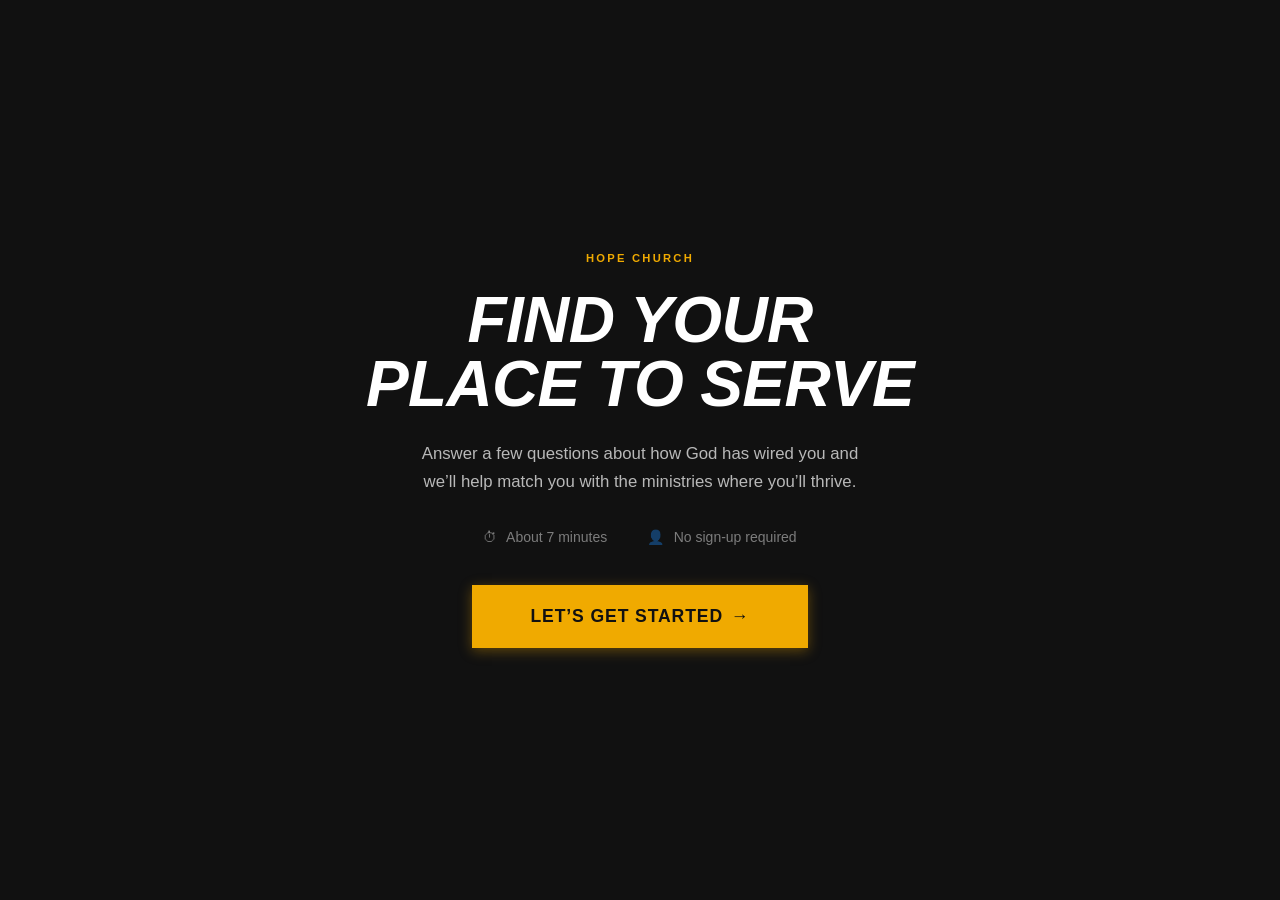
==== commit 7ccdbe53: "Sync index.html with welcome layout + button padding fixes https://claude.ai/code/session_016HzKepyP" ====
--- a/index.html
+++ b/index.html
@@ -28,7 +28,7 @@
   --mpq-dur:         360ms;
 }
 
-#mpq-app *, #mpq-app *::before, #mpq-app *::after { box-sizing: border-box; margin: 0; padding: 0; }
+.mpq-app *, .mpq-app *::before, .mpq-app *::after { box-sizing: border-box; margin: 0; padding: 0; }
 
 #mpq-app {
   position: relative; width: 100%; min-height: 100vh;
@@ -54,7 +54,7 @@
   display: inline-flex; align-items: center; gap: 0.5rem;
   border: 2px solid transparent; border-radius: 0;
   font-size: 1rem; font-weight: 800; letter-spacing: 0.05em;
-  cursor: pointer; padding: 0.9rem 2rem; text-decoration: none;
+  cursor: pointer; padding: 1.05rem 2.5rem; text-decoration: none;
   text-transform: uppercase;
   transition: background var(--mpq-dur) var(--mpq-ease), transform 0.15s, box-shadow 0.15s, color 0.15s;
   outline: none; line-height: 1;
@@ -64,14 +64,14 @@
 .mpq-btn--primary:hover { background: var(--mpq-gold-light); transform: translateY(-1px); box-shadow: 0 6px 20px rgba(240,170,0,0.45); }
 .mpq-btn--primary:active { transform: none; }
 .mpq-btn--primary:disabled { background: var(--mpq-gray-200); color: var(--mpq-gray-400); box-shadow: none; cursor: not-allowed; transform: none; opacity: 1; }
-.mpq-btn--lg { font-size: 1.1rem; padding: 1.1rem 3rem; }
+.mpq-btn--lg { font-size: 1.1rem; padding: 1.3rem 3.5rem; }
 .mpq-btn__arrow { transition: transform 0.2s ease; }
 .mpq-btn:not(:disabled):hover .mpq-btn__arrow { transform: translateX(3px); }
 
 .mpq-back-btn {
   background: none; border: 1.5px solid var(--mpq-gray-200); border-radius: 0;
   font-size: 0.875rem; font-weight: 700; letter-spacing: 0.04em; text-transform: uppercase;
-  color: var(--mpq-gray-600); cursor: pointer; padding: 0.9rem 1.75rem;
+  color: var(--mpq-gray-600); cursor: pointer; padding: 1.05rem 1.75rem;
   transition: border-color 0.2s, color 0.2s;
 }
 .mpq-back-btn:hover { border-color: var(--mpq-gray-400); color: var(--mpq-black); }
@@ -160,7 +160,7 @@
 @keyframes mpqSpin { to { transform: rotate(360deg); } }
 
 /* Results screen */
-#mpq-results { background: var(--mpq-gray-50); align-items: flex-start; }
+#mpq-results { background: var(--mpq-gray-50); justify-content: flex-start; }
 .mpq-results__inner { max-width: 760px; width: 100%; margin: 0 auto; padding: 4rem 2rem 5rem; }
 .mpq-results__eyebrow { font-size: 0.7rem; font-weight: 800; letter-spacing: 0.18em; text-transform: uppercase; color: var(--mpq-gold-dark); margin-bottom: 0.75rem; }
 .mpq-results__title { font-size: clamp(1.75rem, 5vw, 2.75rem); font-weight: 900; letter-spacing: -0.03em; line-height: 1.1; margin-bottom: 0.75rem; color: var(--mpq-black); }
@@ -987,4 +987,4 @@
 </script>
 
 </body>
-</html>+</html>
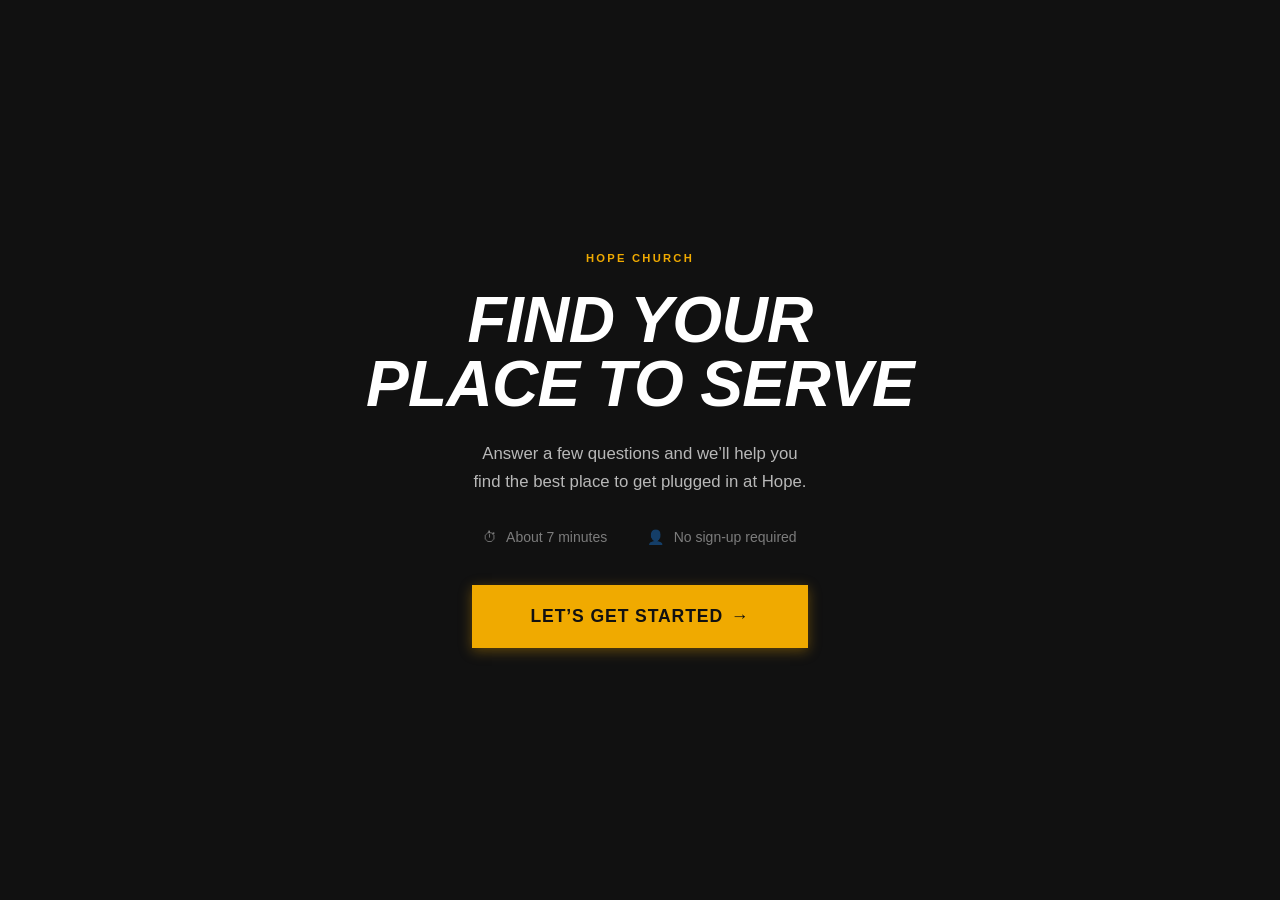
==== commit a9ea2aa4: "Sync gh-pages: remove wired language from welcome screen https://claude.ai/code/session_016HzKepyPrk" ====
--- a/index.html
+++ b/index.html
@@ -245,6 +245,7 @@
 .mpq-connect-error p:last-child { margin: 0; }
 .mpq-form-row { display: grid; grid-template-columns: 1fr 1fr; gap: 1rem; margin-bottom: 1.5rem; }
 .mpq-form-field { display: flex; flex-direction: column; gap: 0.4rem; }
+.mpq-form-field--full { margin-bottom: 1.5rem; }
 .mpq-form-field label { font-size: 0.8rem; font-weight: 700; letter-spacing: 0.05em; color: rgba(255,255,255,0.6); text-transform: uppercase; }
 .mpq-form-field input { background: rgba(255,255,255,0.08); border: 1.5px solid rgba(255,255,255,0.15); border-radius: var(--mpq-radius-sm); padding: 0.75rem 1rem; font-size: 1rem; color: var(--mpq-white); outline: none; transition: border-color 0.2s; }
 .mpq-form-field input::placeholder { color: rgba(255,255,255,0.3); }
@@ -279,7 +280,7 @@
     <div class="mpq-screen__inner">
       <p class="mpq-eyebrow">Hope Church</p>
       <h1 class="mpq-welcome__title">Find Your<br>Place to Serve</h1>
-      <p class="mpq-welcome__subtitle">Answer a few questions about how God has wired you and we&rsquo;ll help match you with the ministries where you&rsquo;ll thrive.</p>
+      <p class="mpq-welcome__subtitle">Answer a few questions and we&rsquo;ll help you find the best place to get plugged in at Hope.</p>
       <ul class="mpq-welcome__meta">
         <li><span class="mpq-meta-icon">&#9201;</span> About 7 minutes</li>
         <li><span class="mpq-meta-icon">&#128100;</span> No sign-up required</li>
@@ -850,7 +851,7 @@
     var mRankClasses = ['mpq-ministry-card--rank-1', 'mpq-ministry-card--rank-2', 'mpq-ministry-card--rank-3'];
 
     var html = '<p class="mpq-results__eyebrow">Your Results</p>'
-      + '<h2 class="mpq-results__title">Here\'s How God<br>Has Wired You</h2>'
+      + '<h2 class="mpq-results__title">Your Results<br>Are In!</h2>'
       + '<p class="mpq-results__subtitle">Based on your answers, here are your top spiritual gifts and the Hope Church ministries where you\'d likely thrive.</p>';
 
     html += '<p class="mpq-section-title" style="margin-top:0">Your Top Spiritual Gifts</p>';
@@ -894,6 +895,18 @@
     });
     html += '</div>';
 
+    html += '<div class="mpq-connect-form" id="mpq-connect-form">'
+      + '<h3 class="mpq-connect-form__title">Ready to Take the Next Step?</h3>'
+      + '<p class="mpq-connect-form__desc">Enter your info and our team will reach out to help get you connected!</p>'
+      + '<div id="mpq-connect-error" class="mpq-connect-error" style="display:none;"></div>'
+      + '<div class="mpq-form-field mpq-form-field--full"><label for="mpq-name">Your Name</label><input type="text" id="mpq-name" placeholder="First and last name" autocomplete="name"></div>'
+      + '<div class="mpq-form-row">'
+      + '<div class="mpq-form-field"><label for="mpq-email">Email Address</label><input type="email" id="mpq-email" placeholder="your@email.com" autocomplete="email"></div>'
+      + '<div class="mpq-form-field"><label for="mpq-phone">Phone Number</label><input type="tel" id="mpq-phone" placeholder="(555) 123-4567" autocomplete="tel"></div>'
+      + '</div>'
+      + '<button class="mpq-btn mpq-btn--primary" id="mpq-connect-btn">Connect Me &#8594;</button>'
+      + '</div>';
+
     html += '<p class="mpq-section-title">Your Full Gifts Profile</p><div class="mpq-all-gifts">';
     allGifts.forEach(function (g) {
       html += '<div class="mpq-gift-bar-row">'
@@ -904,17 +917,6 @@
     });
     html += '</div>';
 
-    html += '<div class="mpq-connect-form" id="mpq-connect-form">'
-      + '<h3 class="mpq-connect-form__title">Ready to Take the Next Step?</h3>'
-      + '<p class="mpq-connect-form__desc">Enter your info and our team will reach out to help get you connected!</p>'
-      + '<div id="mpq-connect-error" class="mpq-connect-error" style="display:none;"></div>'
-      + '<div class="mpq-form-row">'
-      + '<div class="mpq-form-field"><label for="mpq-name">Your Name</label><input type="text" id="mpq-name" placeholder="First and last name" autocomplete="name"></div>'
-      + '<div class="mpq-form-field"><label for="mpq-email">Email Address</label><input type="email" id="mpq-email" placeholder="your@email.com" autocomplete="email"></div>'
-      + '</div>'
-      + '<button class="mpq-btn mpq-btn--primary" id="mpq-connect-btn">Connect Me &#8594;</button>'
-      + '</div>';
-
     resultsCont.innerHTML = html;
 
     requestAnimationFrame(function () {
@@ -929,15 +931,18 @@
   function handleConnect() {
     var nameEl  = document.getElementById('mpq-name');
     var emailEl = document.getElementById('mpq-email');
+    var phoneEl = document.getElementById('mpq-phone');
     var errEl   = document.getElementById('mpq-connect-error');
     var name    = nameEl  ? nameEl.value.trim()  : '';
     var email   = emailEl ? emailEl.value.trim() : '';
+    var phone   = phoneEl ? phoneEl.value.trim() : '';
     var selIds  = [];
     resultsCont.querySelectorAll('.mpq-ministry-check:checked').forEach(function (cb) { selIds.push(cb.value); });
 
     var errors = [];
     if (!name)                errors.push('Please enter your name.');
     if (!isValidEmail(email)) errors.push('Please enter a valid email address.');
+    if (!phone)               errors.push('Please enter your phone number.');
     if (!selIds.length)       errors.push('Please select at least one ministry you\'re interested in.');
 
     if (errors.length) {
@@ -956,6 +961,7 @@
     formData.append('nonce', mpqData.nonce);
     formData.append('name', name);
     formData.append('email', email);
+    formData.append('phone', phone);
     formData.append('rec_ministries', recIds);
     formData.append('sel_ministries', selIds.join(','));
     formData.append('top_gifts', JSON.stringify(d.top_gifts || []));
